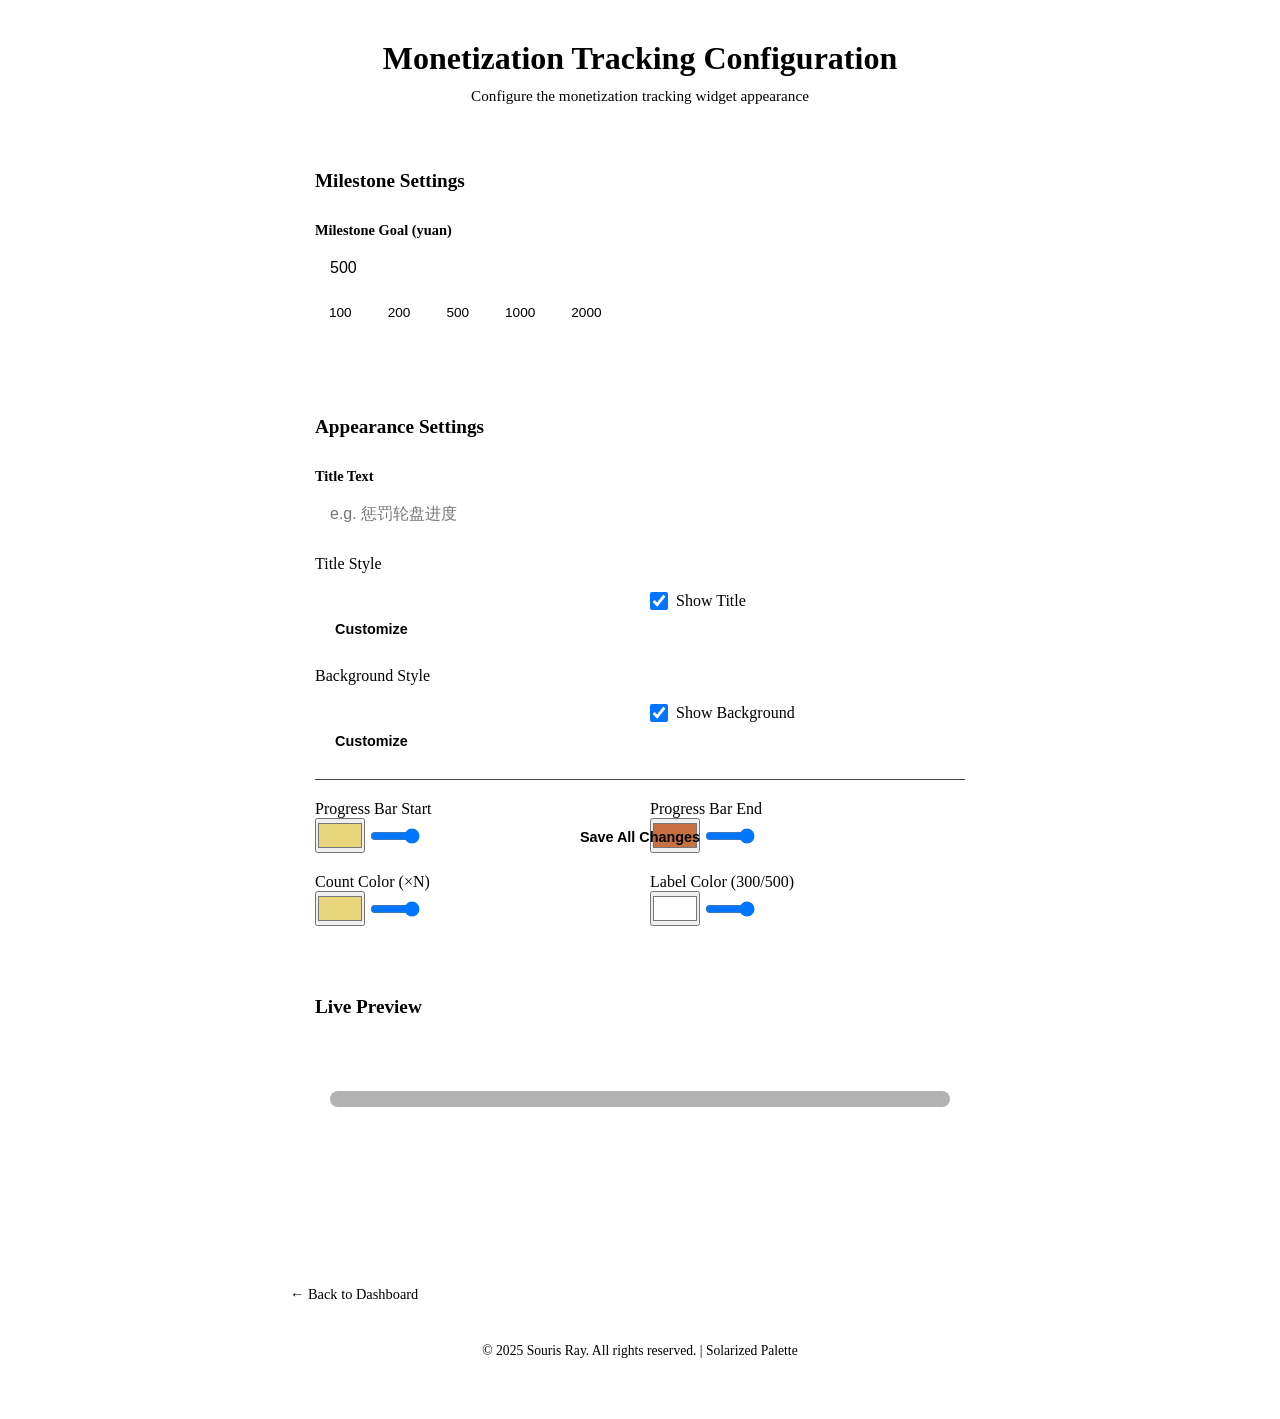
==== templates/config_monetization_tracking.html @ baec3ffd "removed queue counter for membership display" ====
<!DOCTYPE html>
<html lang="en">

<head>
    <meta charset="UTF-8">
    <meta name="viewport" content="width=device-width, initial-scale=1.0">
    <title>Monetization Tracking Configuration</title>
    <link rel="stylesheet" href="/static/theme.css">
    <script src="/static/theme.js"></script>
    <style>
        * {
            box-sizing: border-box;
            margin: 0;
            padding: 0;
        }

        body {
            background-color: var(--bg-primary);
            min-height: 100vh;
            color: var(--text-primary);
            padding: 40px 20px;
            display: flex;
            flex-direction: column;
        }

        .container {
            max-width: 700px;
            margin: 0 auto;
            flex: 1;
            width: 100%;
        }

        .header {
            text-align: center;
            margin-bottom: 40px;
        }

        .header h1 {
            font-size: 2em;
            background: none;
            color: var(--yellow);
            -webkit-text-fill-color: initial;
            margin-bottom: 10px;
        }

        .header p {
            color: var(--text-secondary);
            font-size: 0.95em;
        }

        .section {
            background: var(--bg-secondary);
            border-radius: 16px;
            padding: 25px;
            margin-bottom: 20px;
            border: 1px solid var(--border-color);
            box-shadow: 0 4px 6px var(--shadow-color);
        }

        .section h2 {
            font-size: 1.2em;
            color: var(--yellow);
            margin-bottom: 20px;
            padding-bottom: 10px;
            border-bottom: 1px solid var(--border-color);
        }

        .form-group {
            margin-bottom: 20px;
        }

        .form-group label {
            display: block;
            color: var(--text-secondary);
            font-weight: 600;
            margin-bottom: 8px;
            font-size: 0.9em;
        }

        .form-group input[type="text"],
        .form-group input[type="number"] {
            width: 100%;
            background: var(--input-bg);
            border: 1px solid var(--input-border);
            border-radius: 8px;
            padding: 12px 15px;
            color: var(--text-primary);
            font-size: 1em;
        }

        .form-group input:focus {
            outline: none;
            border-color: var(--blue);
        }

        .inline-group {
            display: flex;
            gap: 20px;
            align-items: center;
            flex-wrap: wrap;
        }

        .inline-group>div {
            flex: 1;
            min-width: 150px;
        }

        .style-preview-box {
            width: 60px;
            height: 30px;
            border-radius: 6px;
            border: 1px solid var(--border-color);
            margin-bottom: 8px;
        }

        .btn {
            padding: 10px 20px;
            border: none;
            border-radius: 8px;
            font-size: 0.9em;
            font-weight: 600;
            cursor: pointer;
            transition: all 0.3s ease;
        }

        .btn-primary {
            background: var(--yellow);
            color: var(--bg-primary);
        }

        .btn-primary:hover {
            transform: translateY(-2px);
            opacity: 0.9;
        }

        .btn-secondary {
            background: var(--bg-primary);
            color: var(--text-primary);
            border: 1px solid var(--border-color);
        }

        .btn-secondary:hover {
            background: var(--bg-tertiary);
        }

        /* Preview section */
        .preview-widget {
            background: var(--bg-tertiary);
            /* Override needed? Or keep gradient for preview context? Let's check logic. */
            /* Actually the preview widget style depends on the user config, but the container should be neutral */
            border-radius: 12px;
            padding: 15px;
            color: white;
            margin-top: 15px;
            border: 1px solid var(--border-color);
        }

        /* ... existing preview styles are dynamically set by JS mostly ... */

        .preview-header {
            display: flex;
            justify-content: space-between;
            align-items: center;
            margin-bottom: 10px;
        }

        .preview-label {
            font-size: 14px;
            font-weight: bold;
            color: var(--yellow);
        }

        .preview-count {
            font-size: 16px;
            font-weight: bold;
            color: var(--yellow);
        }

        .preview-progress-container {
            width: 100%;
            height: 16px;
            background-color: rgba(0, 0, 0, 0.3);
            border-radius: 8px;
            overflow: hidden;
            margin-bottom: 8px;
        }

        .preview-progress-bar {
            height: 100%;
            background: linear-gradient(90deg, var(--yellow) 0%, var(--orange) 100%);
            border-radius: 8px;
            width: 100%;
        }

        .preview-text {
            text-align: center;
            font-size: 12px;
            color: rgba(255, 255, 255, 0.8);
        }

        /* Modal Styles */
        .modal {
            display: none;
            position: fixed;
            z-index: 1000;
            left: 0;
            top: 0;
            width: 100%;
            height: 100%;
            background-color: rgba(0, 0, 0, 0.7);
            overflow-y: auto;
            padding: 40px 0;
        }

        .modal-content {
            background-color: var(--bg-tertiary);
            margin: 0 auto;
            padding: 25px;
            border: 1px solid var(--border-color);
            width: 90%;
            max-width: 600px;
            border-radius: 12px;
            color: var(--text-primary);
            box-shadow: 0 8px 32px var(--shadow-color);
            position: relative;
        }

        .modal-content h2 {
            color: var(--text-accent);
            margin-bottom: 20px;
        }

        .close-modal {
            position: absolute;
            top: 15px;
            right: 20px;
            font-size: 28px;
            color: var(--text-secondary);
            cursor: pointer;
        }

        .close-modal:hover {
            color: var(--text-primary);
        }

        .style-option-row {
            margin-bottom: 15px;
        }

        .style-option-row label {
            display: block;
            color: var(--text-secondary);
            margin-bottom: 5px;
            font-size: 0.9em;
        }

        .style-option-row select,
        .style-option-row input[type="range"] {
            width: 100%;
            padding: 8px;
            border-radius: 6px;
            background: var(--input-bg);
            color: var(--text-primary);
            border: 1px solid var(--input-border);
        }

        .color-list {
            display: flex;
            flex-wrap: wrap;
            gap: 10px;
            margin-bottom: 10px;
        }

        .color-item {
            display: flex;
            align-items: center;
            gap: 5px;
        }

        .color-item input[type="color"] {
            width: 40px;
            height: 30px;
            border: none;
            cursor: pointer;
        }

        .color-item button {
            background: var(--red);
            color: white;
            border: none;
            padding: 4px 8px;
            border-radius: 4px;
            cursor: pointer;
            font-size: 0.8em;
        }

        #modalPreview {
            height: 80px;
            border-radius: 8px;
            display: flex;
            align-items: center;
            justify-content: center;
        }

        #modalPreviewText {
            font-size: 24px;
            font-weight: bold;
        }

        .checkbox-label {
            display: flex;
            align-items: center;
            gap: 8px;
            cursor: pointer;
            color: var(--text-secondary);
        }

        .checkbox-label input[type="checkbox"] {
            width: 18px;
            height: 18px;
        }

        .save-bar {
            position: sticky;
            bottom: 20px;
            background: var(--bg-primary);
            padding: 15px;
            border-top: 1px solid var(--border-color);
            border-radius: 8px;
        }

        .save-bar button {
            width: 100%;
        }

        #saveStatus {
            text-align: center;
            margin-top: 10px;
            font-size: 0.9em;
        }

        .status-success {
            color: var(--green);
        }

        .status-error {
            color: var(--red);
        }

        .back-link {
            display: inline-block;
            margin-top: 20px;
            color: var(--text-secondary);
            text-decoration: none;
            font-size: 0.9em;
        }

        .back-link:hover {
            color: var(--text-accent);
        }

        .preset-buttons {
            display: flex;
            gap: 8px;
            flex-wrap: wrap;
            margin-top: 10px;
        }

        .preset-btn {
            padding: 6px 14px;
            font-size: 0.85em;
            background: var(--bg-primary);
            border: 1px solid var(--border-color);
            border-radius: 6px;
            color: var(--text-secondary);
            cursor: pointer;
        }

        .preset-btn:hover {
            background: var(--bg-secondary);
            color: var(--text-primary);
        }

        .preset-btn.active {
            background: var(--yellow);
            color: var(--bg-primary);
            border-color: var(--yellow);
        }
    </style>
</head>

<body>
    <div class="container">
        <div class="header">
            <h1>Monetization Tracking Configuration</h1>
            <p>Configure the monetization tracking widget appearance</p>
        </div>

        <!-- Milestone Settings -->
        <div class="section">
            <h2>Milestone Settings</h2>
            <div class="form-group">
                <label for="milestoneGoal">Milestone Goal (yuan)</label>
                <input type="number" id="milestoneGoal" min="1" max="100000" step="1" value="500">
                <div class="preset-buttons">
                    <button type="button" class="preset-btn" data-value="100">100</button>
                    <button type="button" class="preset-btn" data-value="200">200</button>
                    <button type="button" class="preset-btn" data-value="500">500</button>
                    <button type="button" class="preset-btn" data-value="1000">1000</button>
                    <button type="button" class="preset-btn" data-value="2000">2000</button>
                </div>
            </div>
        </div>

        <!-- Appearance Settings -->
        <div class="section">
            <h2>Appearance Settings</h2>

            <!-- Title -->
            <div class="form-group">
                <label for="titleText">Title Text</label>
                <input type="text" id="titleText" placeholder="e.g. 惩罚轮盘进度">
            </div>

            <div class="inline-group">
                <div>
                    <label>Title Style</label>
                    <div id="titlePreview" class="style-preview-box"></div>
                    <button class="btn btn-secondary" onclick="openStyleEditor('title')">Customize</button>
                </div>
                <div>
                    <label class="checkbox-label">
                        <input type="checkbox" id="showTitle" checked> Show Title
                    </label>
                </div>
            </div>

            <!-- Background -->
            <div class="inline-group" style="margin-top: 20px;">
                <div>
                    <label>Background Style</label>
                    <div id="bgPreview" class="style-preview-box"></div>
                    <button class="btn btn-secondary" onclick="openStyleEditor('background')">Customize</button>
                </div>
                <div>
                    <label class="checkbox-label">
                        <input type="checkbox" id="showBg" checked> Show Background
                    </label>
                </div>
            </div>

            <!-- Progress Bar Colors -->
            <div class="inline-group" style="margin-top: 20px; padding-top: 20px; border-top: 1px solid #444;">
                <div>
                    <label for="progressBarStart">Progress Bar Start</label>
                    <div style="display: flex; align-items: center; gap: 5px;">
                        <input type="color" id="progressBarStart" value="#E8D57C" style="width: 50px; height: 35px;">
                        <input type="range" id="progressStartOpacity" min="0" max="1" step="0.1" value="1"
                            style="width: 50px;" title="Opacity" oninput="updateLivePreview()">
                    </div>
                </div>
                <div>
                    <label for="progressBarEnd">Progress Bar End</label>
                    <div style="display: flex; align-items: center; gap: 5px;">
                        <input type="color" id="progressBarEnd" value="#C87041" style="width: 50px; height: 35px;">
                        <input type="range" id="progressEndOpacity" min="0" max="1" step="0.1" value="1"
                            style="width: 50px;" title="Opacity" oninput="updateLivePreview()">
                    </div>
                </div>
            </div>

            <!-- Number Colors -->
            <div class="inline-group" style="margin-top: 20px;">
                <div>
                    <label for="countColor">Count Color (×N)</label>
                    <div style="display: flex; align-items: center; gap: 5px;">
                        <input type="color" id="countColor" value="#E8D57C" style="width: 50px; height: 35px;">
                        <input type="range" id="countOpacity" min="0" max="1" step="0.1" value="1" style="width: 50px;"
                            title="Opacity" oninput="updateLivePreview()">
                    </div>
                </div>
                <div>
                    <label for="labelColor">Label Color (300/500)</label>
                    <div style="display: flex; align-items: center; gap: 5px;">
                        <input type="color" id="labelColor" value="#ffffff" style="width: 50px; height: 35px;">
                        <input type="range" id="labelOpacity" min="0" max="1" step="0.1" value="1" style="width: 50px;"
                            title="Opacity" oninput="updateLivePreview()">
                    </div>
                </div>
            </div>
        </div>

        <!-- Preview -->
        <div class="section">
            <h2>Live Preview</h2>
            <div class="preview-widget" id="previewWidget">
                <div class="preview-header">
                    <span class="preview-label" id="previewTitle">惩罚轮盘进度</span>
                    <span class="preview-count" id="previewCountNum">×3</span>
                </div>
                <div class="preview-progress-container">
                    <div class="preview-progress-bar" id="previewBar"></div>
                </div>
                <div class="preview-text" id="previewLabelText">500 / 500</div>
            </div>
        </div>

        <!-- Save -->
        <div class="save-bar">
            <button class="btn btn-primary" id="saveBtn">Save All Changes</button>
            <div id="saveStatus"></div>
        </div>

        <a href="/" class="back-link">&larr; Back to Dashboard</a>
    </div>

    <!-- Style Editor Modal -->
    <div id="styleModal" class="modal">
        <div class="modal-content">
            <span class="close-modal" onclick="closeStyleModal()">&times;</span>
            <h2 id="modalTitle">Edit Style</h2>

            <div class="style-option-row">
                <label>Mode</label>
                <select id="styleMode" onchange="updateModalUI(); updateStylePreview();">
                    <option value="solid">Solid Color</option>
                    <option value="linear">Linear Gradient</option>
                    <option value="radial">Radial Gradient</option>
                </select>
            </div>

            <div class="style-option-row">
                <label>Colors <button class="btn btn-secondary"
                        style="padding: 4px 10px; font-size: 0.8em; float: right;" onclick="addColor()">+ Add
                        Color</button></label>
                <div class="color-list" id="colorList"></div>
            </div>

            <div class="style-option-row" id="angleRow">
                <label>Angle: <span id="angleValue">90</span>°</label>
                <input type="range" id="styleAngle" min="0" max="360" value="90" oninput="updateStylePreview()">
            </div>

            <div class="style-option-row" id="blurRow">
                <label>Glass Blur: <span id="blurValue">0</span>px</label>
                <input type="range" id="styleBlur" min="0" max="20" value="0" oninput="updateStylePreview()">
            </div>

            <div class="style-option-row">
                <label>Opacity: <span id="opacityValue">1</span></label>
                <input type="range" id="styleOpacity" min="0" max="1" step="0.1" value="1"
                    oninput="updateStylePreview()">
            </div>

            <div class="style-option-row">
                <label>Shadow Size: <span id="shadowSizeValue">0</span>px</label>
                <input type="range" id="styleShadowSize" min="0" max="30" value="0" oninput="updateStylePreview()">
                <label style="margin-top: 5px;">Shadow Color</label>
                <input type="color" id="styleShadowColor" value="#000000" style="width: 50px;"
                    onchange="updateStylePreview()">
            </div>

            <div class="style-option-row" id="borderRow">
                <label>Border Width: <span id="borderWidthValue">0</span>px</label>
                <input type="range" id="styleBorderWidth" min="0" max="10" value="0" oninput="updateStylePreview()">
                <label style="margin-top: 5px;">Border Color</label>
                <input type="color" id="styleBorderColor" value="#ffffff" style="width: 50px;"
                    onchange="updateStylePreview()">
            </div>

            <div class="style-option-row" id="fontRow">
                <label>Font Family</label>
                <div style="display: flex; gap: 8px;">
                    <select id="styleFontFamily" style="flex: 1;" onchange="updateStylePreview()">
                        <option value="">Inherit (Default)</option>
                    </select>
                    <button class="btn btn-secondary" style="padding: 4px 10px; font-size: 0.8em;"
                        onclick="detectSystemFonts()">Detect Fonts</button>
                </div>
                <p style="font-size: 0.8em; color: var(--text-secondary); margin-top: 5px;">Click "Detect Fonts" to load
                    fonts from your system.</p>
            </div>

            <div class="style-option-row">
                <label>Preview</label>
                <div id="modalPreview" style="border: 1px dashed #666;">
                    <span id="modalPreviewText">测试文本</span>
                </div>
            </div>

            <button class="btn btn-primary" onclick="applyStyleChanges()">Apply</button>
        </div>
    </div>

    <script>
        // Current config state
        let currentConfig = {
            milestone_goal: 500,
            title_text: '惩罚轮盘进度',
            title_style: { type: 'solid', colors: ['#E8D57C'], angle: 90, glass_blur: 0, glass_opacity: 1.0, shadow_color: '#000000', shadow_size: 0, border_color: '#ffffff', border_width: 0, font_family: '' },
            show_title: true,
            background_style: { type: 'linear', colors: ['#9C6C8C', '#5A4F77'], angle: 135, glass_blur: 0, glass_opacity: 1.0, shadow_color: '#000000', shadow_size: 0, border_color: 'rgba(255, 215, 0, 0)', border_width: 0 },
            show_background: true,
            count_color: '#E8D57C',
            label_color: 'rgba(255, 255, 255, 0.8)',
            progress_bar_start_color: '#E8D57C',
            progress_bar_end_color: '#C87041'
        };

        const DEFAULT_TITLE_STYLE = { type: 'solid', colors: ['#E8D57C'], angle: 90, glass_blur: 0, glass_opacity: 1.0, shadow_color: '#000000', shadow_size: 0, border_color: '#ffffff', border_width: 0, font_family: '' };
        const DEFAULT_BG_STYLE = { type: 'linear', colors: ['#9C6C8C', '#5A4F77'], angle: 135, glass_blur: 0, glass_opacity: 1.0, shadow_color: '#000000', shadow_size: 0, border_color: 'rgba(255, 215, 0, 0)', border_width: 0 };

        let editingTarget = null;
        let currentEditorStyle = {};

        // DOM References
        const milestoneGoalInput = document.getElementById('milestoneGoal');
        const titleTextInput = document.getElementById('titleText');
        const showTitleInput = document.getElementById('showTitle');
        const showBgInput = document.getElementById('showBg');
        const progressBarStartInput = document.getElementById('progressBarStart');
        const progressBarEndInput = document.getElementById('progressBarEnd');
        const countColorInput = document.getElementById('countColor');
        const labelColorInput = document.getElementById('labelColor');
        const modal = document.getElementById('styleModal');

        // Helper: hex to rgba
        function hexToRgba(hex, alpha = 1.0) {
            if (!hex) return 'rgba(255,255,255,1)';
            if (hex.startsWith('rgba') || hex.startsWith('rgb')) return hex;
            hex = hex.replace('#', '');
            if (hex.length === 3) hex = hex.split('').map(c => c + c).join('');
            const r = parseInt(hex.substring(0, 2), 16);
            const g = parseInt(hex.substring(2, 4), 16);
            const b = parseInt(hex.substring(4, 6), 16);
            return `rgba(${r}, ${g}, ${b}, ${alpha})`;
        }

        // Helper: rgba to hex
        function rgbaToHex(color) {
            if (!color) return '#ffffff';
            if (color.startsWith('#')) return color.substring(0, 7);
            const match = color.match(/rgba?\((\d+),\s*(\d+),\s*(\d+)/);
            if (match) {
                return '#' + [match[1], match[2], match[3]].map(x => parseInt(x).toString(16).padStart(2, '0')).join('');
            }
            return '#ffffff';
        }

        // Initial config setup
        // Initial config setup from server injection
        const initialConfig = JSON.parse('{{ config | default ({}) | tojson | safe }}');

        // Load config from injected data or fallback to defaults
        async function loadConfig() {
            if (initialConfig && Object.keys(initialConfig).length > 0) {
                console.log('Using server-injected config');
                currentConfig = { ...currentConfig, ...initialConfig };

                // Populate UI
                milestoneGoalInput.value = currentConfig.milestone_goal;
                titleTextInput.value = currentConfig.title_text;
                showTitleInput.checked = currentConfig.show_title;
                showBgInput.checked = currentConfig.show_background;

                const startData = rgbaToHexAndOpacity(currentConfig.progress_bar_start_color);
                progressBarStartInput.value = startData.hex;
                document.getElementById('progressStartOpacity').value = startData.opacity;

                const endData = rgbaToHexAndOpacity(currentConfig.progress_bar_end_color);
                progressBarEndInput.value = endData.hex;
                document.getElementById('progressEndOpacity').value = endData.opacity;

                const countData = rgbaToHexAndOpacity(currentConfig.count_color);
                countColorInput.value = countData.hex;
                document.getElementById('countOpacity').value = countData.opacity;

                const labelData = rgbaToHexAndOpacity(currentConfig.label_color);
                labelColorInput.value = labelData.hex;
                document.getElementById('labelOpacity').value = labelData.opacity;

                updatePresetButtons();
                renderMiniPreviews();
                updateLivePreview();
                return;
            }

            // Fallback to API if injection failed
            try {
                const response = await fetch('/api/gifts/get_config');
                const data = await response.json();

                currentConfig = {
                    milestone_goal: data.milestone_goal || 500,
                    title_text: data.title_text || '惩罚轮盘进度',
                    title_style: data.title_style || JSON.parse(JSON.stringify(DEFAULT_TITLE_STYLE)),
                    show_title: data.show_title !== false,
                    background_style: data.background_style || JSON.parse(JSON.stringify(DEFAULT_BG_STYLE)),
                    show_background: data.show_background !== false,
                    count_color: data.count_color || '#E8D57C',
                    label_color: data.label_color || 'rgba(255, 255, 255, 0.8)',
                    progress_bar_start_color: data.progress_bar_start_color || '#E8D57C',
                    progress_bar_end_color: data.progress_bar_end_color || '#C87041'
                };

                // Populate UI
                milestoneGoalInput.value = currentConfig.milestone_goal;
                titleTextInput.value = currentConfig.title_text;
                showTitleInput.checked = currentConfig.show_title;
                showBgInput.checked = currentConfig.show_background;
                const startData = rgbaToHexAndOpacity(currentConfig.progress_bar_start_color);
                progressBarStartInput.value = startData.hex;
                document.getElementById('progressStartOpacity').value = startData.opacity;

                const endData = rgbaToHexAndOpacity(currentConfig.progress_bar_end_color);
                progressBarEndInput.value = endData.hex;
                document.getElementById('progressEndOpacity').value = endData.opacity;

                const countData = rgbaToHexAndOpacity(currentConfig.count_color);
                countColorInput.value = countData.hex;
                document.getElementById('countOpacity').value = countData.opacity;

                const labelData = rgbaToHexAndOpacity(currentConfig.label_color);
                labelColorInput.value = labelData.hex;
                document.getElementById('labelOpacity').value = labelData.opacity;

                updatePresetButtons();
                renderMiniPreviews();
                updateLivePreview();
            } catch (error) {
                console.error('Failed to load config:', error);
            }
        }

        // Render mini previews on main page
        function renderMiniPreviews() {
            renderMiniPreview('titlePreview', currentConfig.title_style || DEFAULT_TITLE_STYLE);
            renderMiniPreview('bgPreview', currentConfig.background_style || DEFAULT_BG_STYLE);
        }

        function renderMiniPreview(elemId, style) {
            const el = document.getElementById(elemId);
            if (!style || !el) return;

            let alpha = style.glass_opacity !== undefined ? style.glass_opacity : 1.0;
            let colors = (style.colors || ['#ffffff']).map(c => hexToRgba(c, alpha));

            if (style.type === 'solid') {
                el.style.background = colors[0];
            } else if (style.type === 'linear') {
                let gradColors = colors.length === 1 ? [colors[0], colors[0]] : colors;
                el.style.background = `linear-gradient(${style.angle || 90}deg, ${gradColors.join(', ')})`;
            } else if (style.type === 'radial') {
                let gradColors = colors.length === 1 ? [colors[0], colors[0]] : colors;
                el.style.background = `radial-gradient(circle, ${gradColors.join(', ')})`;
            }
            el.style.border = `${style.border_width || 0}px solid ${style.border_color || 'transparent'}`;
        }

        // Update live preview widget
        function updateLivePreview() {
            const widget = document.getElementById('previewWidget');
            const title = document.getElementById('previewTitle');
            const countNum = document.getElementById('previewCountNum');
            const bar = document.getElementById('previewBar');
            const labelText = document.getElementById('previewLabelText');

            // Background
            if (!showBgInput.checked) {
                widget.style.background = 'transparent';
                widget.style.boxShadow = 'none';
            } else {
                applyStyleToPreview(widget, currentConfig.background_style, false);
            }

            // Title
            title.textContent = titleTextInput.value || '惩罚轮盘进度';
            if (!showTitleInput.checked) {
                title.style.display = 'none';
            } else {
                title.style.display = '';
                applyStyleToPreview(title, currentConfig.title_style, true);
            }

            // Count color
            countNum.style.color = hexToRgba(countColorInput.value, document.getElementById('countOpacity').value);

            // Progress bar
            const startColor = hexToRgba(progressBarStartInput.value, document.getElementById('progressStartOpacity').value);
            const endColor = hexToRgba(progressBarEndInput.value, document.getElementById('progressEndOpacity').value);
            bar.style.background = `linear-gradient(90deg, ${startColor} 0%, ${endColor} 100%)`;

            // Label color
            labelText.style.color = hexToRgba(labelColorInput.value, document.getElementById('labelOpacity').value);
        }

        function applyStyleToPreview(el, style, isText) {
            if (!el || !style) return;
            let alpha = style.glass_opacity !== undefined ? style.glass_opacity : 1.0;
            let colors = (style.colors || ['#ffffff']).map(c => hexToRgba(c, alpha));
            let bgString = '';

            if (style.type === 'solid') {
                bgString = colors[0];
            } else if (style.type === 'linear') {
                let gradColors = colors.length === 1 ? [colors[0], colors[0]] : colors;
                bgString = `linear-gradient(${style.angle || 90}deg, ${gradColors.join(', ')})`;
            } else if (style.type === 'radial') {
                let gradColors = colors.length === 1 ? [colors[0], colors[0]] : colors;
                bgString = `radial-gradient(circle, ${gradColors.join(', ')})`;
            }

            if (isText) {
                if (style.font_family) {
                    el.style.fontFamily = style.font_family;
                } else {
                    el.style.fontFamily = '';
                }

                if (style.type === 'solid') {
                    el.style.background = 'none';
                    el.style.webkitBackgroundClip = 'unset';
                    el.style.color = colors[0];
                } else {
                    el.style.background = bgString;
                    el.style.webkitBackgroundClip = 'text';
                    el.style.webkitTextFillColor = 'transparent';
                }
            } else {
                el.style.background = bgString;
                if (style.shadow_size > 0) {
                    el.style.boxShadow = `0 0 ${style.shadow_size}px ${style.shadow_color}`;
                }
            }
        }

        // Preset buttons
        function updatePresetButtons() {
            const currentValue = parseInt(milestoneGoalInput.value);
            document.querySelectorAll('.preset-btn').forEach(btn => {
                btn.classList.toggle('active', parseInt(btn.dataset.value) === currentValue);
            });
        }

        document.querySelectorAll('.preset-btn').forEach(btn => {
            btn.addEventListener('click', function () {
                milestoneGoalInput.value = this.dataset.value;
                updatePresetButtons();
            });
        });

        milestoneGoalInput.addEventListener('input', updatePresetButtons);

        // Input change listeners for live preview
        [titleTextInput, showTitleInput, showBgInput, progressBarStartInput, progressBarEndInput, countColorInput, labelColorInput].forEach(el => {
            el.addEventListener('input', updateLivePreview);
            el.addEventListener('change', updateLivePreview);
        });

        // Style Editor Modal
        function openStyleEditor(target) {
            editingTarget = target;
            document.getElementById('modalTitle').textContent = target === 'title' ? 'Edit Title Style' : 'Edit Background Style';

            let style = target === 'title' ? currentConfig.title_style : currentConfig.background_style;
            if (!style || !style.type) {
                style = target === 'title' ? JSON.parse(JSON.stringify(DEFAULT_TITLE_STYLE)) : JSON.parse(JSON.stringify(DEFAULT_BG_STYLE));
            }
            currentEditorStyle = JSON.parse(JSON.stringify(style));

            // Populate fields
            document.getElementById('styleMode').value = currentEditorStyle.type || 'solid';
            document.getElementById('styleAngle').value = currentEditorStyle.angle || 90;
            document.getElementById('angleValue').textContent = currentEditorStyle.angle || 90;
            document.getElementById('styleBlur').value = currentEditorStyle.glass_blur || 0;
            document.getElementById('blurValue').textContent = currentEditorStyle.glass_blur || 0;
            document.getElementById('styleOpacity').value = currentEditorStyle.glass_opacity !== undefined ? currentEditorStyle.glass_opacity : 1.0;
            document.getElementById('opacityValue').textContent = currentEditorStyle.glass_opacity !== undefined ? currentEditorStyle.glass_opacity : 1.0;
            document.getElementById('styleShadowSize').value = currentEditorStyle.shadow_size || 0;
            document.getElementById('shadowSizeValue').textContent = currentEditorStyle.shadow_size || 0;
            document.getElementById('styleShadowColor').value = currentEditorStyle.shadow_color || '#000000';
            document.getElementById('styleBorderWidth').value = currentEditorStyle.border_width || 0;
            document.getElementById('borderWidthValue').textContent = currentEditorStyle.border_width || 0;
            document.getElementById('styleBorderColor').value = rgbaToHex(currentEditorStyle.border_color) || '#ffffff';
            const fontSelect = document.getElementById('styleFontFamily');
            const savedFont = currentEditorStyle.font_family || '';
            if (savedFont && ![...fontSelect.options].some(opt => opt.value === savedFont)) {
                const opt = document.createElement('option');
                opt.value = savedFont;
                opt.textContent = savedFont + (target === 'title' ? " (Current)" : "");
                fontSelect.appendChild(opt);
            }
            fontSelect.value = savedFont;

            renderColorList();
            updateModalUI();
            updateStylePreview();

            modal.style.display = 'block';
        }

        function closeStyleModal() {
            modal.style.display = 'none';
        }

        window.onclick = function (event) {
            if (event.target === modal) closeStyleModal();
        };

        function updateModalUI() {
            const mode = document.getElementById('styleMode').value;
            const isTitle = editingTarget === 'title';

            // Angle only applies to linear gradient
            document.getElementById('angleRow').style.display = mode === 'linear' ? 'block' : 'none';

            // Border and glass blur don't apply to text (title)
            document.getElementById('borderRow').style.display = isTitle ? 'none' : 'block';
            document.getElementById('blurRow').style.display = isTitle ? 'none' : 'block';
            document.getElementById('fontRow').style.display = isTitle ? 'block' : 'none';
        }

        function renderColorList() {
            const container = document.getElementById('colorList');
            container.innerHTML = '';
            currentEditorStyle.colors = currentEditorStyle.colors || ['#ffffff'];
            currentEditorStyle.colors.forEach((color, index) => {
                const div = document.createElement('div');
                div.className = 'color-item';
                div.innerHTML = `
                    <input type="color" value="${rgbaToHex(color)}" onchange="updateColor(${index}, this.value)">
                    ${currentEditorStyle.colors.length > 1 ? `<button onclick="removeColor(${index})">×</button>` : ''}
                `;
                container.appendChild(div);
            });
        }

        function addColor() {
            currentEditorStyle.colors.push('#ffffff');
            renderColorList();
            updateStylePreview();
        }

        function removeColor(index) {
            currentEditorStyle.colors.splice(index, 1);
            renderColorList();
            updateStylePreview();
        }

        function updateColor(index, value) {
            currentEditorStyle.colors[index] = value;
            updateStylePreview();
        }

        function updateStylePreview() {
            currentEditorStyle.type = document.getElementById('styleMode').value;
            currentEditorStyle.angle = parseInt(document.getElementById('styleAngle').value);
            document.getElementById('angleValue').textContent = currentEditorStyle.angle;
            currentEditorStyle.glass_blur = parseInt(document.getElementById('styleBlur').value);
            document.getElementById('blurValue').textContent = currentEditorStyle.glass_blur;
            currentEditorStyle.glass_opacity = parseFloat(document.getElementById('styleOpacity').value);
            document.getElementById('opacityValue').textContent = currentEditorStyle.glass_opacity;
            currentEditorStyle.shadow_size = parseInt(document.getElementById('styleShadowSize').value);
            document.getElementById('shadowSizeValue').textContent = currentEditorStyle.shadow_size;
            currentEditorStyle.shadow_color = document.getElementById('styleShadowColor').value;
            currentEditorStyle.border_width = parseInt(document.getElementById('styleBorderWidth').value);
            document.getElementById('borderWidthValue').textContent = currentEditorStyle.border_width;
            currentEditorStyle.border_color = document.getElementById('styleBorderColor').value;
            currentEditorStyle.font_family = document.getElementById('styleFontFamily').value;

            // Generate preview
            let alpha = currentEditorStyle.glass_opacity;
            let alphaColors = currentEditorStyle.colors.map(c => hexToRgba(c, alpha));
            let bgString = '';

            if (currentEditorStyle.type === 'solid') {
                bgString = alphaColors[0];
            } else if (currentEditorStyle.type === 'linear') {
                let colors = alphaColors.length === 1 ? [alphaColors[0], alphaColors[0]] : alphaColors;
                bgString = `linear-gradient(${currentEditorStyle.angle}deg, ${colors.join(', ')})`;
            } else if (currentEditorStyle.type === 'radial') {
                let colors = alphaColors.length === 1 ? [alphaColors[0], alphaColors[0]] : alphaColors;
                bgString = `radial-gradient(circle, ${colors.join(', ')})`;
            }

            const preview = document.getElementById('modalPreview');
            const previewText = document.getElementById('modalPreviewText');

            if (editingTarget === 'title') {
                preview.style.background = '#2a2a2a';
                preview.style.backdropFilter = 'none';
                preview.style.boxShadow = 'none';
                preview.style.border = '1px dashed #666';
                previewText.style.display = 'inline-block';

                if (currentEditorStyle.type === 'solid') {
                    previewText.style.background = 'none';
                    previewText.style.webkitBackgroundClip = 'unset';
                    previewText.style.backgroundClip = 'unset';
                    previewText.style.webkitTextFillColor = 'unset';
                    previewText.style.color = alphaColors[0];
                } else {
                    previewText.style.background = bgString;
                    previewText.style.webkitBackgroundClip = 'text';
                    previewText.style.backgroundClip = 'text';
                    previewText.style.webkitTextFillColor = 'transparent';
                    previewText.style.color = 'transparent';
                }
                previewText.style.fontFamily = currentEditorStyle.font_family || '';
                previewText.style.textShadow = currentEditorStyle.shadow_size > 0 ? `0 0 ${currentEditorStyle.shadow_size}px ${currentEditorStyle.shadow_color}` : 'none';
            } else {
                previewText.style.display = 'none';
                preview.style.background = bgString;
                preview.style.backdropFilter = `blur(${currentEditorStyle.glass_blur}px)`;
                preview.style.boxShadow = `0 0 ${currentEditorStyle.shadow_size}px ${currentEditorStyle.shadow_color}`;
                preview.style.border = `${currentEditorStyle.border_width}px solid ${currentEditorStyle.border_color}`;
            }
        }

        function applyStyleChanges() {
            if (editingTarget === 'title') {
                currentConfig.title_style = JSON.parse(JSON.stringify(currentEditorStyle));
            } else {
                currentConfig.background_style = JSON.parse(JSON.stringify(currentEditorStyle));
            }
            renderMiniPreviews();
            updateLivePreview();
            closeStyleModal();
            alert('Style applied! Remember to click "Save All Changes" to persist.');
        }

        // Save config
        document.getElementById('saveBtn').addEventListener('click', async () => {
            // Gather all values
            currentConfig.milestone_goal = parseInt(milestoneGoalInput.value);
            currentConfig.title_text = titleTextInput.value;
            currentConfig.show_title = showTitleInput.checked;
            currentConfig.show_background = showBgInput.checked;
            currentConfig.progress_bar_start_color = hexToRgba(progressBarStartInput.value, document.getElementById('progressStartOpacity').value);
            currentConfig.progress_bar_end_color = hexToRgba(progressBarEndInput.value, document.getElementById('progressEndOpacity').value);
            currentConfig.count_color = hexToRgba(countColorInput.value, document.getElementById('countOpacity').value);
            currentConfig.label_color = hexToRgba(labelColorInput.value, document.getElementById('labelOpacity').value);

            try {
                const response = await fetch('/api/gifts/update_config', {
                    method: 'POST',
                    headers: { 'Content-Type': 'application/json' },
                    body: JSON.stringify(currentConfig)
                });
                const result = await response.json();

                const status = document.getElementById('saveStatus');
                if (result.success) {
                    status.textContent = 'Configuration saved successfully!';
                    status.className = 'status-success';
                } else {
                    status.textContent = 'Save failed: ' + result.error;
                    status.className = 'status-error';
                }
                setTimeout(() => { status.textContent = ''; }, 3000);
            } catch (error) {
                const status = document.getElementById('saveStatus');
                status.textContent = 'Error: ' + error.message;
                status.className = 'status-error';
            }
        });

        // Init
        loadConfig();
        function rgbaToHexAndOpacity(rgba) {
            if (!rgba || !rgba.startsWith('rgba')) return { hex: rgba || '#000000', opacity: 1.0 };
            const parts = rgba.match(/[\d.]+/g);
            if (!parts || parts.length < 4) return { hex: '#000000', opacity: 1.0 };

            const r = parseInt(parts[0]).toString(16).padStart(2, '0');
            const g = parseInt(parts[1]).toString(16).padStart(2, '0');
            const b = parseInt(parts[2]).toString(16).padStart(2, '0');
            const a = parseFloat(parts[3]);

            return { hex: `#${r}${g}${b}`, opacity: a };
        }

        async function detectSystemFonts() {
            const fontSelect = document.getElementById('styleFontFamily');
            const statusText = fontSelect.parentElement.nextElementSibling;

            if (!window.queryLocalFonts) {
                alert('Your browser does not support font detection. Please use a modern version of Chrome or Edge.');
                return;
            }

            try {
                statusText.textContent = "Detecting fonts... Please check if your browser asks for permission.";
                const availableFonts = await window.queryLocalFonts();

                // Keep the default option
                const currentVal = fontSelect.value;
                fontSelect.innerHTML = '<option value="">Inherit (Default)</option>';

                // Filter and sort unique font names
                const fontNames = [...new Set(availableFonts.map(f => f.family))].sort();

                // Ensure current value is kept if not in detected list
                if (currentVal && !fontNames.includes(currentVal)) {
                    const opt = document.createElement('option');
                    opt.value = currentVal;
                    opt.textContent = currentVal + " (Current)";
                    fontSelect.appendChild(opt);
                }

                fontNames.forEach(name => {
                    const opt = document.createElement('option');
                    opt.value = name;
                    opt.textContent = name;
                    fontSelect.appendChild(opt);
                });

                // Restore value if it exists in new list
                fontSelect.value = currentVal;
                statusText.textContent = `Detected ${fontNames.length} system fonts.`;
                statusText.style.color = 'var(--green)';

                updateStylePreview();
            } catch (err) {
                console.error(err);
                statusText.textContent = "Font detection failed or permission denied.";
                statusText.style.color = 'var(--red)';
            }
        }
    </script>

    <footer style="text-align: center; padding: 40px 20px 20px; color: var(--text-secondary); font-size: 0.85em;">
        © 2025 Souris Ray. All rights reserved. | <a href="https://ethanschoonover.com/solarized/" target="_blank"
            style="color: inherit; text-decoration: none;">Solarized</a> Palette
    </footer>
</body>

</html>
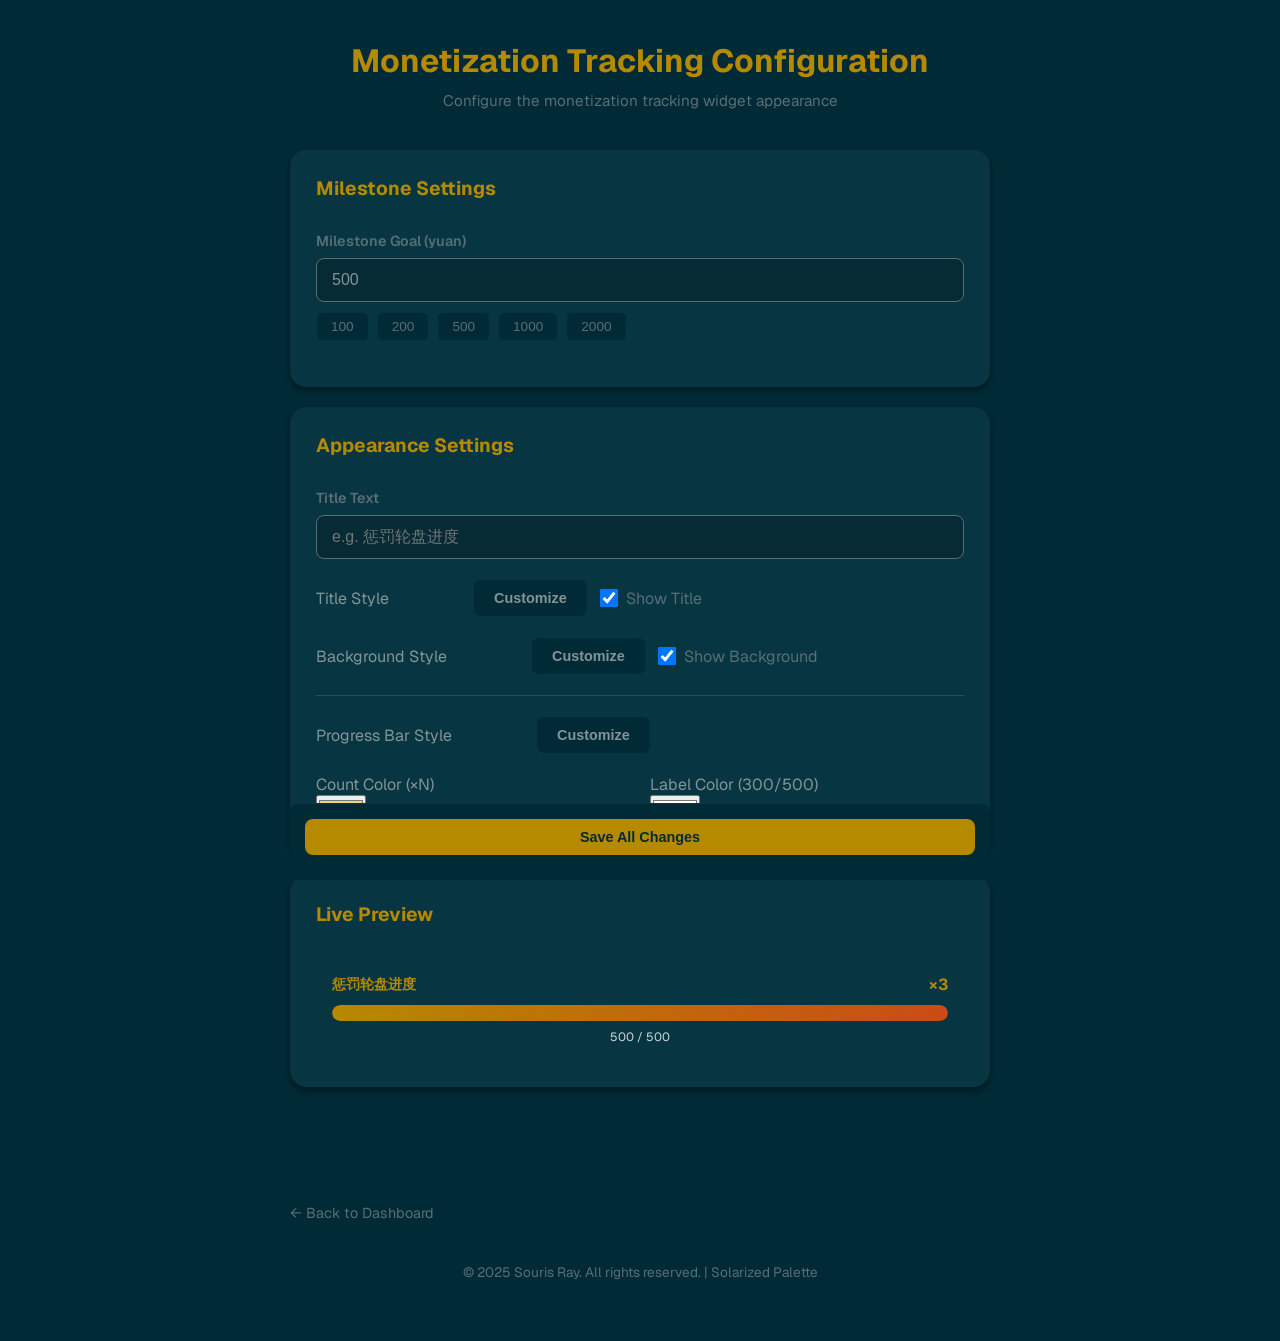
==== commit 5bd76e2c: "fixed bug on tts queue and updated demo default coloring" ====
--- a/templates/config_monetization_tracking.html
+++ b/templates/config_monetization_tracking.html
@@ -422,51 +422,37 @@
                 <input type="text" id="titleText" placeholder="e.g. 惩罚轮盘进度">
             </div>
 
-            <div class="inline-group">
+            <div style="display: flex; align-items: center; gap: 12px; flex-wrap: wrap;">
                 <div>
                     <label>Title Style</label>
-                    <div id="titlePreview" class="style-preview-box"></div>
-                    <button class="btn btn-secondary" onclick="openStyleEditor('title')">Customize</button>
                 </div>
-                <div>
-                    <label class="checkbox-label">
-                        <input type="checkbox" id="showTitle" checked> Show Title
-                    </label>
-                </div>
+                <div id="titlePreview" class="style-preview-box"></div>
+                <button class="btn btn-secondary" onclick="openStyleEditor('title')">Customize</button>
+                <label class="checkbox-label" style="margin: 0;">
+                    <input type="checkbox" id="showTitle" checked> Show Title
+                </label>
             </div>
 
             <!-- Background -->
-            <div class="inline-group" style="margin-top: 20px;">
+            <div style="display: flex; align-items: center; gap: 12px; flex-wrap: wrap; margin-top: 20px;">
                 <div>
                     <label>Background Style</label>
-                    <div id="bgPreview" class="style-preview-box"></div>
-                    <button class="btn btn-secondary" onclick="openStyleEditor('background')">Customize</button>
                 </div>
+                <div id="bgPreview" class="style-preview-box"></div>
+                <button class="btn btn-secondary" onclick="openStyleEditor('background')">Customize</button>
+                <label class="checkbox-label" style="margin: 0;">
+                    <input type="checkbox" id="showBg" checked> Show Background
+                </label>
+            </div>
+
+            <!-- Progress Bar Style -->
+            <div
+                style="display: flex; align-items: center; gap: 12px; flex-wrap: wrap; margin-top: 20px; padding-top: 20px; border-top: 1px solid #444;">
                 <div>
-                    <label class="checkbox-label">
-                        <input type="checkbox" id="showBg" checked> Show Background
-                    </label>
+                    <label>Progress Bar Style</label>
                 </div>
-            </div>
-
-            <!-- Progress Bar Colors -->
-            <div class="inline-group" style="margin-top: 20px; padding-top: 20px; border-top: 1px solid #444;">
-                <div>
-                    <label for="progressBarStart">Progress Bar Start</label>
-                    <div style="display: flex; align-items: center; gap: 5px;">
-                        <input type="color" id="progressBarStart" value="#E8D57C" style="width: 50px; height: 35px;">
-                        <input type="range" id="progressStartOpacity" min="0" max="1" step="0.1" value="1"
-                            style="width: 50px;" title="Opacity" oninput="updateLivePreview()">
-                    </div>
-                </div>
-                <div>
-                    <label for="progressBarEnd">Progress Bar End</label>
-                    <div style="display: flex; align-items: center; gap: 5px;">
-                        <input type="color" id="progressBarEnd" value="#C87041" style="width: 50px; height: 35px;">
-                        <input type="range" id="progressEndOpacity" min="0" max="1" step="0.1" value="1"
-                            style="width: 50px;" title="Opacity" oninput="updateLivePreview()">
-                    </div>
-                </div>
+                <div id="progressBarPreview" class="style-preview-box"></div>
+                <button class="btn btn-secondary" onclick="openStyleEditor('progress_bar')">Customize</button>
             </div>
 
             <!-- Number Colors -->
@@ -530,7 +516,7 @@
             </div>
 
             <div class="style-option-row">
-                <label>Colors <button class="btn btn-secondary"
+                <label>Colors <button id="addColorBtn" class="btn btn-secondary"
                         style="padding: 4px 10px; font-size: 0.8em; float: right;" onclick="addColor()">+ Add
                         Color</button></label>
                 <div class="color-list" id="colorList"></div>
@@ -552,7 +538,7 @@
                     oninput="updateStylePreview()">
             </div>
 
-            <div class="style-option-row">
+            <div class="style-option-row" id="shadowRow">
                 <label>Shadow Size: <span id="shadowSizeValue">0</span>px</label>
                 <input type="range" id="styleShadowSize" min="0" max="30" value="0" oninput="updateStylePreview()">
                 <label style="margin-top: 5px;">Shadow Color</label>
@@ -597,18 +583,15 @@
         let currentConfig = {
             milestone_goal: 500,
             title_text: '惩罚轮盘进度',
-            title_style: { type: 'solid', colors: ['#E8D57C'], angle: 90, glass_blur: 0, glass_opacity: 1.0, shadow_color: '#000000', shadow_size: 0, border_color: '#ffffff', border_width: 0, font_family: '' },
+            title_style: { type: 'solid', colors: ['#FFFFFF'], angle: 90, glass_blur: 0, glass_opacity: 1.0, shadow_color: '#000000', shadow_size: 0, border_color: '#ffffff', border_width: 0, font_family: '' },
             show_title: true,
-            background_style: { type: 'linear', colors: ['#9C6C8C', '#5A4F77'], angle: 135, glass_blur: 0, glass_opacity: 1.0, shadow_color: '#000000', shadow_size: 0, border_color: 'rgba(255, 215, 0, 0)', border_width: 0 },
+            background_style: { type: 'linear', colors: ['#EEB86D', '#9946B2'], angle: 90, glass_blur: 0, glass_opacity: 1.0, shadow_color: '#000000', shadow_size: 0, border_color: 'rgba(255, 215, 0, 0)', border_width: 0 },
             show_background: true,
-            count_color: '#E8D57C',
-            label_color: 'rgba(255, 255, 255, 0.8)',
-            progress_bar_start_color: '#E8D57C',
-            progress_bar_end_color: '#C87041'
+            count_color: '#FFF9C4',
+            label_color: '#F3E5F5',
+            progress_bar_style: { type: 'linear', colors: ['#FFFFFF', '#FFE082'], angle: 90, glass_blur: 0, glass_opacity: 1.0, shadow_color: '#000000', shadow_size: 0, border_color: '#ffffff', border_width: 0 }
         };
 
-        const DEFAULT_TITLE_STYLE = { type: 'solid', colors: ['#E8D57C'], angle: 90, glass_blur: 0, glass_opacity: 1.0, shadow_color: '#000000', shadow_size: 0, border_color: '#ffffff', border_width: 0, font_family: '' };
-        const DEFAULT_BG_STYLE = { type: 'linear', colors: ['#9C6C8C', '#5A4F77'], angle: 135, glass_blur: 0, glass_opacity: 1.0, shadow_color: '#000000', shadow_size: 0, border_color: 'rgba(255, 215, 0, 0)', border_width: 0 };
 
         let editingTarget = null;
         let currentEditorStyle = {};
@@ -618,8 +601,6 @@
         const titleTextInput = document.getElementById('titleText');
         const showTitleInput = document.getElementById('showTitle');
         const showBgInput = document.getElementById('showBg');
-        const progressBarStartInput = document.getElementById('progressBarStart');
-        const progressBarEndInput = document.getElementById('progressBarEnd');
         const countColorInput = document.getElementById('countColor');
         const labelColorInput = document.getElementById('labelColor');
         const modal = document.getElementById('styleModal');
@@ -655,6 +636,14 @@
         async function loadConfig() {
             if (initialConfig && Object.keys(initialConfig).length > 0) {
                 console.log('Using server-injected config');
+                // Migrate old flat progress_bar_start/end_color to style object if needed
+                if (!initialConfig.progress_bar_style && (initialConfig.progress_bar_start_color || initialConfig.progress_bar_end_color)) {
+                    initialConfig.progress_bar_style = {
+                        type: 'linear', angle: 90, glass_blur: 0, glass_opacity: 1.0,
+                        shadow_color: '#000000', shadow_size: 0, border_color: '#ffffff', border_width: 0,
+                        colors: [initialConfig.progress_bar_start_color || '#FFFFFF', initialConfig.progress_bar_end_color || '#FFE082']
+                    };
+                }
                 currentConfig = { ...currentConfig, ...initialConfig };
 
                 // Populate UI
@@ -663,14 +652,6 @@
                 showTitleInput.checked = currentConfig.show_title;
                 showBgInput.checked = currentConfig.show_background;
 
-                const startData = rgbaToHexAndOpacity(currentConfig.progress_bar_start_color);
-                progressBarStartInput.value = startData.hex;
-                document.getElementById('progressStartOpacity').value = startData.opacity;
-
-                const endData = rgbaToHexAndOpacity(currentConfig.progress_bar_end_color);
-                progressBarEndInput.value = endData.hex;
-                document.getElementById('progressEndOpacity').value = endData.opacity;
-
                 const countData = rgbaToHexAndOpacity(currentConfig.count_color);
                 countColorInput.value = countData.hex;
                 document.getElementById('countOpacity').value = countData.opacity;
@@ -690,17 +671,27 @@
                 const response = await fetch('/api/gifts/get_config');
                 const data = await response.json();
 
+                // Migrate old progress_bar colors to style object
+                let progressBarStyle = data.progress_bar_style || null;
+                if (!progressBarStyle && (data.progress_bar_start_color || data.progress_bar_end_color)) {
+                    progressBarStyle = {
+                        type: 'linear', angle: 90, glass_blur: 0, glass_opacity: 1.0,
+                        shadow_color: '#000000', shadow_size: 0, border_color: '#ffffff', border_width: 0,
+                        colors: [data.progress_bar_start_color || '#FFFFFF', data.progress_bar_end_color || '#FFE082']
+                    };
+                }
+                progressBarStyle = progressBarStyle || currentConfig.progress_bar_style;
+
                 currentConfig = {
                     milestone_goal: data.milestone_goal || 500,
                     title_text: data.title_text || '惩罚轮盘进度',
-                    title_style: data.title_style || JSON.parse(JSON.stringify(DEFAULT_TITLE_STYLE)),
+                    title_style: data.title_style || currentConfig.title_style,
                     show_title: data.show_title !== false,
-                    background_style: data.background_style || JSON.parse(JSON.stringify(DEFAULT_BG_STYLE)),
+                    background_style: data.background_style || currentConfig.background_style,
                     show_background: data.show_background !== false,
                     count_color: data.count_color || '#E8D57C',
                     label_color: data.label_color || 'rgba(255, 255, 255, 0.8)',
-                    progress_bar_start_color: data.progress_bar_start_color || '#E8D57C',
-                    progress_bar_end_color: data.progress_bar_end_color || '#C87041'
+                    progress_bar_style: progressBarStyle
                 };
 
                 // Populate UI
@@ -708,13 +699,6 @@
                 titleTextInput.value = currentConfig.title_text;
                 showTitleInput.checked = currentConfig.show_title;
                 showBgInput.checked = currentConfig.show_background;
-                const startData = rgbaToHexAndOpacity(currentConfig.progress_bar_start_color);
-                progressBarStartInput.value = startData.hex;
-                document.getElementById('progressStartOpacity').value = startData.opacity;
-
-                const endData = rgbaToHexAndOpacity(currentConfig.progress_bar_end_color);
-                progressBarEndInput.value = endData.hex;
-                document.getElementById('progressEndOpacity').value = endData.opacity;
 
                 const countData = rgbaToHexAndOpacity(currentConfig.count_color);
                 countColorInput.value = countData.hex;
@@ -734,8 +718,9 @@
 
         // Render mini previews on main page
         function renderMiniPreviews() {
-            renderMiniPreview('titlePreview', currentConfig.title_style || DEFAULT_TITLE_STYLE);
-            renderMiniPreview('bgPreview', currentConfig.background_style || DEFAULT_BG_STYLE);
+            renderMiniPreview('titlePreview', currentConfig.title_style);
+            renderMiniPreview('bgPreview', currentConfig.background_style);
+            renderMiniPreview('progressBarPreview', currentConfig.progress_bar_style);
         }
 
         function renderMiniPreview(elemId, style) {
@@ -785,10 +770,9 @@
             // Count color
             countNum.style.color = hexToRgba(countColorInput.value, document.getElementById('countOpacity').value);
 
-            // Progress bar
-            const startColor = hexToRgba(progressBarStartInput.value, document.getElementById('progressStartOpacity').value);
-            const endColor = hexToRgba(progressBarEndInput.value, document.getElementById('progressEndOpacity').value);
-            bar.style.background = `linear-gradient(90deg, ${startColor} 0%, ${endColor} 100%)`;
+            // Progress bar — use style object
+            const pbStyle = currentConfig.progress_bar_style;
+            applyStyleToPreview(bar, pbStyle, false);
 
             // Label color
             labelText.style.color = hexToRgba(labelColorInput.value, document.getElementById('labelOpacity').value);
@@ -852,7 +836,7 @@
         milestoneGoalInput.addEventListener('input', updatePresetButtons);
 
         // Input change listeners for live preview
-        [titleTextInput, showTitleInput, showBgInput, progressBarStartInput, progressBarEndInput, countColorInput, labelColorInput].forEach(el => {
+        [titleTextInput, showTitleInput, showBgInput, countColorInput, labelColorInput].forEach(el => {
             el.addEventListener('input', updateLivePreview);
             el.addEventListener('change', updateLivePreview);
         });
@@ -860,11 +844,16 @@
         // Style Editor Modal
         function openStyleEditor(target) {
             editingTarget = target;
-            document.getElementById('modalTitle').textContent = target === 'title' ? 'Edit Title Style' : 'Edit Background Style';
-
-            let style = target === 'title' ? currentConfig.title_style : currentConfig.background_style;
+            const titles = { title: 'Edit Title Style', background: 'Edit Background Style', progress_bar: 'Edit Progress Bar Style' };
+            document.getElementById('modalTitle').textContent = titles[target] || 'Edit Style';
+
+            let style;
+            if (target === 'title') style = currentConfig.title_style;
+            else if (target === 'background') style = currentConfig.background_style;
+            else style = currentConfig.progress_bar_style;
             if (!style || !style.type) {
-                style = target === 'title' ? JSON.parse(JSON.stringify(DEFAULT_TITLE_STYLE)) : JSON.parse(JSON.stringify(DEFAULT_BG_STYLE));
+                // Should not happen — server always injects a complete config.
+                style = { type: 'solid', colors: ['#ffffff'], angle: 90, glass_blur: 0, glass_opacity: 1.0, shadow_color: '#000000', shadow_size: 0, border_color: '#ffffff', border_width: 0 };
             }
             currentEditorStyle = JSON.parse(JSON.stringify(style));
 
@@ -910,14 +899,30 @@
         function updateModalUI() {
             const mode = document.getElementById('styleMode').value;
             const isTitle = editingTarget === 'title';
+            const isProgressBar = editingTarget === 'progress_bar';
+            const isSolid = mode === 'solid';
 
             // Angle only applies to linear gradient
             document.getElementById('angleRow').style.display = mode === 'linear' ? 'block' : 'none';
 
-            // Border and glass blur don't apply to text (title)
-            document.getElementById('borderRow').style.display = isTitle ? 'none' : 'block';
-            document.getElementById('blurRow').style.display = isTitle ? 'none' : 'block';
+            // Border and glass blur don't apply to text (title) or progress bar fill
+            document.getElementById('borderRow').style.display = (isTitle || isProgressBar) ? 'none' : 'block';
+            document.getElementById('blurRow').style.display = (isTitle || isProgressBar) ? 'none' : 'block';
             document.getElementById('fontRow').style.display = isTitle ? 'block' : 'none';
+
+            // Solid mode: only one color makes sense — hide Add Color button and trim list
+            const addBtn = document.getElementById('addColorBtn');
+            if (addBtn) addBtn.style.display = isSolid ? 'none' : 'inline-block';
+            if (isSolid && currentEditorStyle.colors && currentEditorStyle.colors.length > 1) {
+                currentEditorStyle.colors = [currentEditorStyle.colors[0]];
+                renderColorList();
+            }
+
+            // Shadow row: for title in solid mode, text-shadow on a solid fill is
+            // not visually meaningful (the glow would apply to the fill color itself).
+            // Hide shadow controls in that case. For gradient title or any background, keep it.
+            const shadowRow = document.getElementById('shadowRow');
+            if (shadowRow) shadowRow.style.display = (isTitle && isSolid) ? 'none' : 'block';
         }
 
         function renderColorList() {
@@ -1018,10 +1023,13 @@
         }
 
         function applyStyleChanges() {
+            const saved = JSON.parse(JSON.stringify(currentEditorStyle));
             if (editingTarget === 'title') {
-                currentConfig.title_style = JSON.parse(JSON.stringify(currentEditorStyle));
-            } else {
-                currentConfig.background_style = JSON.parse(JSON.stringify(currentEditorStyle));
+                currentConfig.title_style = saved;
+            } else if (editingTarget === 'background') {
+                currentConfig.background_style = saved;
+            } else if (editingTarget === 'progress_bar') {
+                currentConfig.progress_bar_style = saved;
             }
             renderMiniPreviews();
             updateLivePreview();
@@ -1036,10 +1044,13 @@
             currentConfig.title_text = titleTextInput.value;
             currentConfig.show_title = showTitleInput.checked;
             currentConfig.show_background = showBgInput.checked;
-            currentConfig.progress_bar_start_color = hexToRgba(progressBarStartInput.value, document.getElementById('progressStartOpacity').value);
-            currentConfig.progress_bar_end_color = hexToRgba(progressBarEndInput.value, document.getElementById('progressEndOpacity').value);
             currentConfig.count_color = hexToRgba(countColorInput.value, document.getElementById('countOpacity').value);
             currentConfig.label_color = hexToRgba(labelColorInput.value, document.getElementById('labelOpacity').value);
+            // Derive flat color fields from progress_bar_style for backward compat with server
+            if (currentConfig.progress_bar_style && currentConfig.progress_bar_style.colors) {
+                currentConfig.progress_bar_start_color = currentConfig.progress_bar_style.colors[0] || '#E8D57C';
+                currentConfig.progress_bar_end_color = currentConfig.progress_bar_style.colors[1] || currentConfig.progress_bar_start_color;
+            }
 
             try {
                 const response = await fetch('/api/gifts/update_config', {
--- a/static/theme.css
+++ b/static/theme.css
@@ -0,0 +1,157 @@
+@import url('https://fonts.googleapis.com/css2?family=Geist:wght@300;400;500;600;700&family=Geist+Mono:wght@400;500&display=swap');
+
+/* Solarized Color Palette */
+:root {
+    /* Base Colors */
+    --base03: #002b36;
+    --base02: #073642;
+    --base01: #586e75;
+    --base00: #657b83;
+    --base0: #839496;
+    --base1: #93a1a1;
+    --base2: #eee8d5;
+    --base3: #fdf6e3;
+    --yellow: #b58900;
+    --orange: #cb4b16;
+    --red: #dc322f;
+    --magenta: #d33682;
+    --violet: #6c71c4;
+    --blue: #268bd2;
+    --cyan: #2aa198;
+    --green: #859900;
+
+    /* Font Stack */
+    --font-display: 'Geist', system-ui, -apple-system, sans-serif;
+    --font-mono: 'Geist Mono', 'Menlo', 'Monaco', 'Consolas', monospace;
+    /* Legacy alias — pages that reference --font-main still work */
+    --font-main: var(--font-display);
+
+    /* Border Radius Scale */
+    --radius-sm: 6px;
+    --radius-md: 12px;
+    --radius-lg: 20px;
+
+    /* Transitions */
+    --transition-fast: all 0.18s cubic-bezier(0.16, 1, 0.3, 1);
+    --transition-smooth: all 0.3s cubic-bezier(0.16, 1, 0.3, 1);
+
+    /* Default Theme (Dark) - Mapped to Semantic Names */
+    --bg-primary: var(--base03);
+    --bg-secondary: var(--base02);
+    --bg-tertiary: var(--base02);
+
+    --text-primary: var(--base0);
+    --text-secondary: var(--base01);
+    --text-accent: var(--blue);
+
+    --border-color: var(--base02);
+
+    --input-bg: rgba(0, 0, 0, 0.2);
+    --input-border: var(--base01);
+
+    --success: var(--green);
+    --warning: var(--yellow);
+    --danger: var(--red);
+    --info: var(--blue);
+
+    --shadow-color: rgba(0, 0, 0, 0.4);
+    /* Diffusion shadow — tinted toward base03 (dark mode) */
+    --shadow-card: 0 8px 32px -6px rgba(0, 43, 54, 0.65);
+    /* Inner glass refraction edge */
+    --border-refract: rgba(147, 161, 161, 0.12);
+}
+
+/* Light Theme Overrides */
+[data-theme="light"] {
+    --bg-primary: var(--base3);
+    --bg-secondary: var(--base2);
+    --bg-tertiary: var(--base2);
+
+    --text-primary: var(--base00);
+    --text-secondary: var(--base1);
+    --text-accent: var(--blue);
+
+    --border-color: var(--base1);
+
+    --input-bg: rgba(255, 255, 255, 0.5);
+    --input-border: var(--base1);
+
+    --shadow-color: rgba(0, 0, 0, 0.1);
+    /* Diffusion shadow — lighter in light mode */
+    --shadow-card: 0 8px 32px -6px rgba(0, 43, 54, 0.12);
+}
+
+/* Base Styles */
+body {
+    background-color: var(--bg-primary);
+    color: var(--text-primary);
+    font-family: var(--font-display);
+    transition: background-color 0.3s ease, color 0.3s ease;
+}
+
+/* Monospace elements */
+code,
+pre,
+.widget-url,
+.trigger,
+.url-text,
+.mono {
+    font-family: var(--font-mono);
+}
+
+.panel,
+.section,
+.card {
+    background-color: var(--bg-tertiary);
+    border: 1px solid var(--border-color);
+}
+
+a {
+    color: var(--text-accent);
+}
+
+h1,
+h2,
+h3,
+h4,
+h5,
+h6 {
+    color: var(--text-primary);
+}
+
+/* Focus ring — all interactive elements */
+:focus-visible {
+    outline: 2px solid var(--blue);
+    outline-offset: 2px;
+    border-radius: var(--radius-sm);
+}
+
+/* Theme Toggle Button Style */
+.theme-toggle {
+    position: fixed;
+    top: 20px;
+    right: 20px;
+    background: var(--bg-secondary);
+    border: 1px solid var(--border-color);
+    color: var(--text-primary);
+    width: 40px;
+    height: 40px;
+    border-radius: 50%;
+    display: flex;
+    align-items: center;
+    justify-content: center;
+    cursor: pointer;
+    z-index: 1000;
+    font-size: 1.2em;
+    box-shadow: var(--shadow-card);
+    transition: var(--transition-fast);
+}
+
+.theme-toggle:hover {
+    transform: scale(1.1);
+    background: var(--bg-primary);
+}
+
+.theme-toggle:active {
+    transform: scale(0.95);
+}
